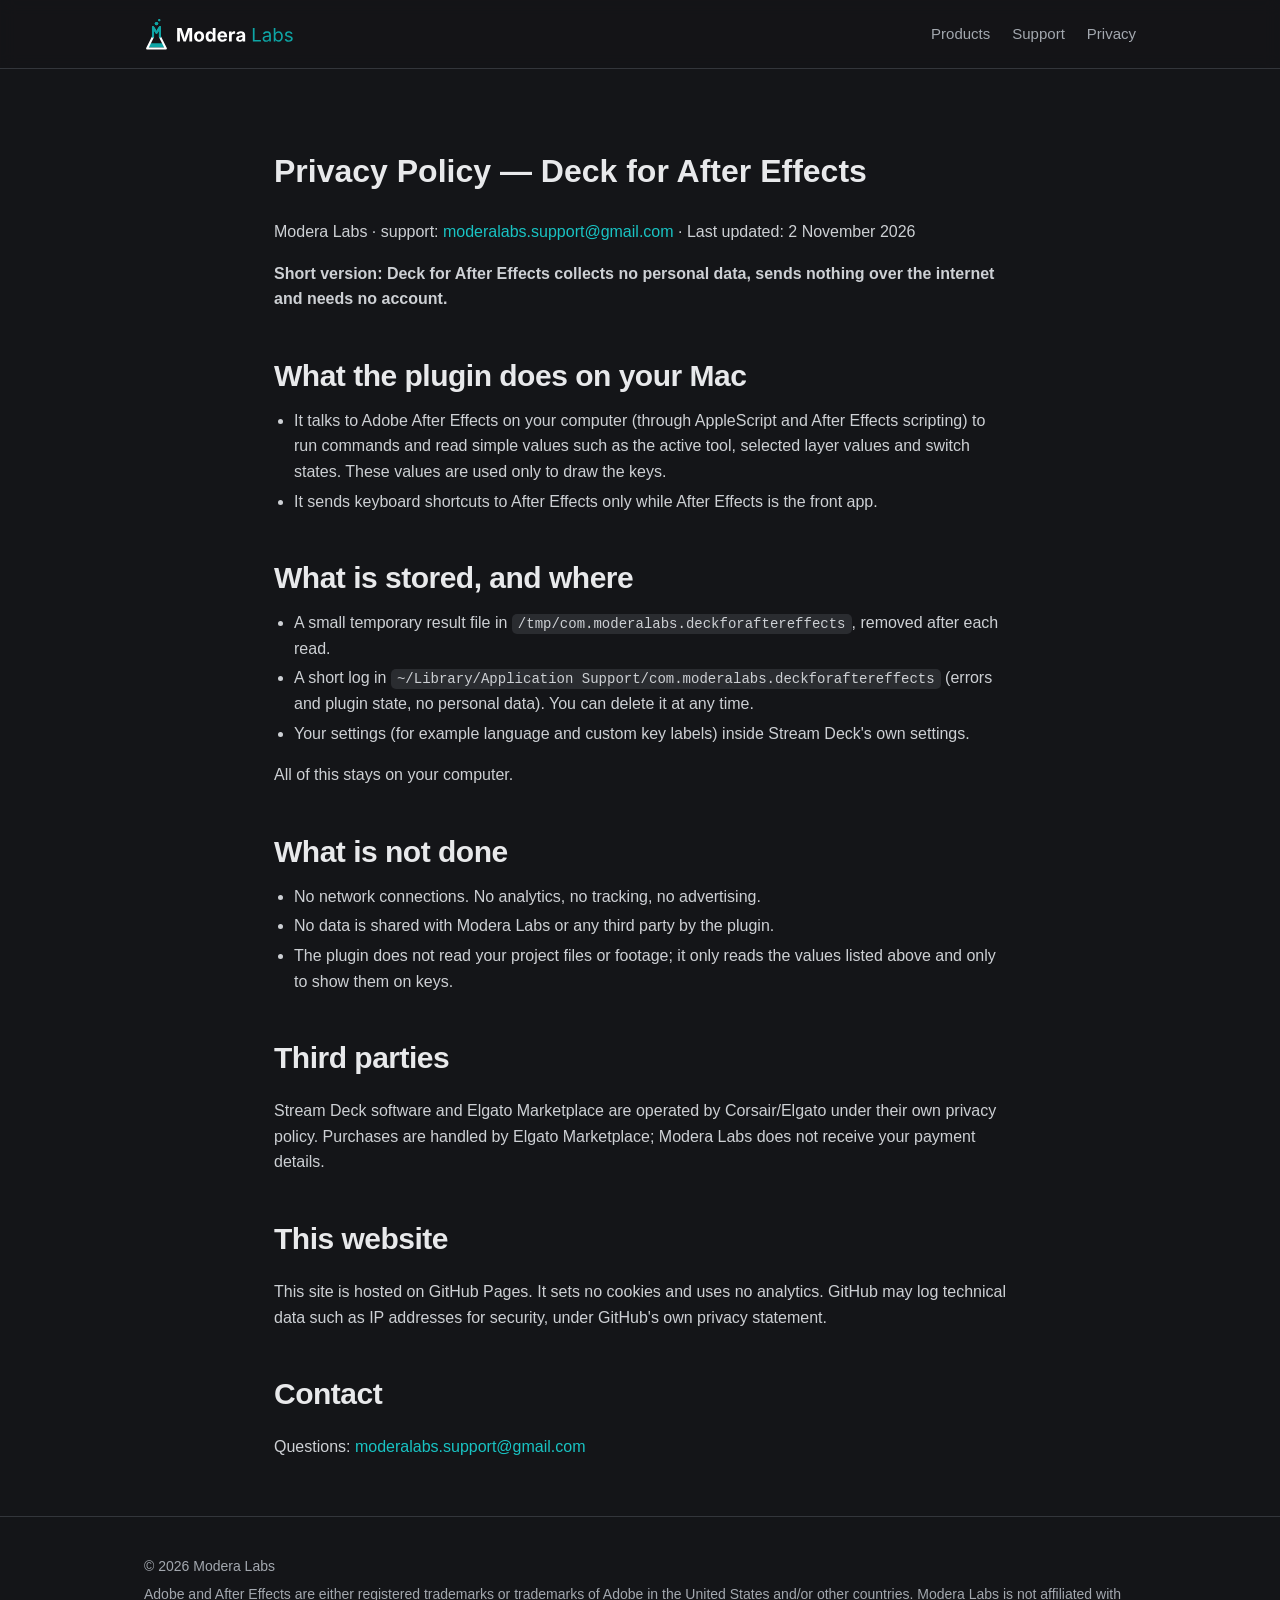
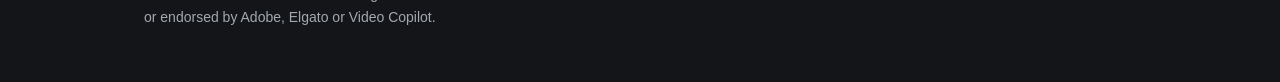
==== privacy.html @ 0aa1895b "Add Modera Labs website: products, support, privacy policy Co-Authored-By: Claude Opus 5.5 <noreply@" ====
<!doctype html>
<html lang="en">
<head>
<meta charset="utf-8">
<meta name="viewport" content="width=device-width, initial-scale=1">
<title>Privacy Policy — Modera Labs</title>
<link rel="icon" href="assets/favicon.png">
<link rel="stylesheet" href="style.css">
</head>
<body>
<header>
<div class="wrap">
<a href="./" aria-label="Modera Labs home"><img src="assets/logo.svg" alt="Modera Labs"></a>
<nav aria-label="Main">
<a href="./#products">Products</a>
<a href="./#support">Support</a>
<a href="privacy.html">Privacy</a>
</nav>
</div>
</header>
<main class="wrap policy" style="padding:56px 24px 40px;max-width:780px">
<h1>Privacy Policy — Deck for After Effects</h1>
<p>Modera Labs · support: <a href="mailto:moderalabs.support@gmail.com">moderalabs.support@gmail.com</a> · Last updated: 2 November 2026</p>
<p><strong>Short version: Deck for After Effects collects no personal data, sends nothing over the internet and needs no account.</strong></p>

<h2>What the plugin does on your Mac</h2>
<ul>
<li>It talks to Adobe After Effects on your computer (through AppleScript and After Effects scripting) to run commands and read simple values such as the active tool, selected layer values and switch states. These values are used only to draw the keys.</li>
<li>It sends keyboard shortcuts to After Effects only while After Effects is the front app.</li>
</ul>

<h2>What is stored, and where</h2>
<ul>
<li>A small temporary result file in <code>/tmp/com.moderalabs.deckforaftereffects</code>, removed after each read.</li>
<li>A short log in <code>~/Library/Application Support/com.moderalabs.deckforaftereffects</code> (errors and plugin state, no personal data). You can delete it at any time.</li>
<li>Your settings (for example language and custom key labels) inside Stream Deck's own settings.</li>
</ul>
<p>All of this stays on your computer.</p>

<h2>What is not done</h2>
<ul>
<li>No network connections. No analytics, no tracking, no advertising.</li>
<li>No data is shared with Modera Labs or any third party by the plugin.</li>
<li>The plugin does not read your project files or footage; it only reads the values listed above and only to show them on keys.</li>
</ul>

<h2>Third parties</h2>
<p>Stream Deck software and Elgato Marketplace are operated by Corsair/Elgato under their own privacy policy. Purchases are handled by Elgato Marketplace; Modera Labs does not receive your payment details.</p>

<h2>This website</h2>
<p>This site is hosted on GitHub Pages. It sets no cookies and uses no analytics. GitHub may log technical data such as IP addresses for security, under GitHub's own privacy statement.</p>

<h2>Contact</h2>
<p>Questions: <a href="mailto:moderalabs.support@gmail.com">moderalabs.support@gmail.com</a></p>
</main>
<footer>
<div class="wrap">
<p>© 2026 Modera Labs</p>
<p>Adobe and After Effects are either registered trademarks or trademarks of Adobe in the United States and/or other countries. Modera Labs is not affiliated with or endorsed by Adobe, Elgato or Video Copilot.</p>
</div>
</footer>
</body>
</html>
---- style.css ----
:root{--bg:#141518;--panel:#1F2023;--panel2:#2A2C30;--line:#33363B;--text:#E8E9EB;--muted:#A3A8AF;--acc:#0EA5A5;--acc2:#19C3C3;--glow:rgba(46,211,211,.35)}
*{box-sizing:border-box}
html{scroll-behavior:smooth}
body{margin:0;background:var(--bg);color:var(--text);font:16px/1.6 Inter,-apple-system,BlinkMacSystemFont,"Segoe UI",sans-serif;-webkit-font-smoothing:antialiased}
a{color:var(--acc2);text-decoration:none}
a:hover{text-decoration:underline}
.wrap{max-width:1040px;margin:0 auto;padding:0 24px}
header{border-bottom:1px solid var(--line);background:rgba(20,21,24,.9);position:sticky;top:0;backdrop-filter:blur(8px);z-index:5}
header .wrap{display:flex;align-items:center;justify-content:space-between;height:68px;gap:16px}
header img{height:36px;display:block}
nav{display:flex;gap:22px;flex-wrap:wrap}
nav a{color:var(--muted);font-size:15px}
nav a:hover{color:var(--text);text-decoration:none}
.hero{padding-top:88px;padding-bottom:56px}
.hero h1{font-size:clamp(34px,5vw,54px);line-height:1.1;margin:0 0 18px;letter-spacing:-1px}
.hero h1 span{color:var(--acc2)}
.hero p{font-size:19px;color:var(--muted);max-width:640px;margin:0}
section{padding:56px 0;border-top:1px solid var(--line)}
h2{font-size:30px;margin:0 0 8px;letter-spacing:-.5px}
h3{font-size:19px;margin:28px 0 6px}
.lead{color:var(--muted);margin:0 0 28px;max-width:700px}
.card{background:var(--panel);border:1px solid var(--line);border-radius:14px;overflow:hidden}
.product img{width:100%;height:auto;display:block;border-bottom:1px solid var(--line)}
.product .body{padding:26px 28px 30px}
.product h3{margin-top:0;font-size:24px}
.grid{display:grid;grid-template-columns:repeat(auto-fit,minmax(260px,1fr));gap:20px;margin-top:20px}
ul{padding-left:20px;margin:8px 0}
li{margin:4px 0}
.tag{display:inline-block;font-size:13px;padding:3px 10px;border-radius:999px;background:rgba(14,165,165,.15);color:var(--acc2);margin:0 6px 6px 0}
.btn{display:inline-block;background:var(--acc);color:#fff;font-weight:600;padding:12px 22px;border-radius:8px;margin-top:10px}
.btn:hover{background:var(--acc2);text-decoration:none;box-shadow:0 0 18px var(--glow)}
.btn.ghost{background:transparent;border:1px solid var(--line);color:var(--text)}
details{background:var(--panel);border:1px solid var(--line);border-radius:10px;padding:16px 20px;margin:12px 0}
summary{cursor:pointer;font-weight:600}
details p,details ul{color:var(--muted)}
code{background:var(--panel2);padding:2px 6px;border-radius:5px;font-size:14px}
.policy h2{margin-top:40px}
.policy p,.policy li{color:#CDD0D4}
footer{border-top:1px solid var(--line);padding:32px 0 48px;color:var(--muted);font-size:14px}
footer p{margin:6px 0}
@media (max-width:640px){header .wrap{height:auto;padding:14px 24px;flex-direction:column;align-items:flex-start}.hero{padding-top:56px;padding-bottom:36px}}
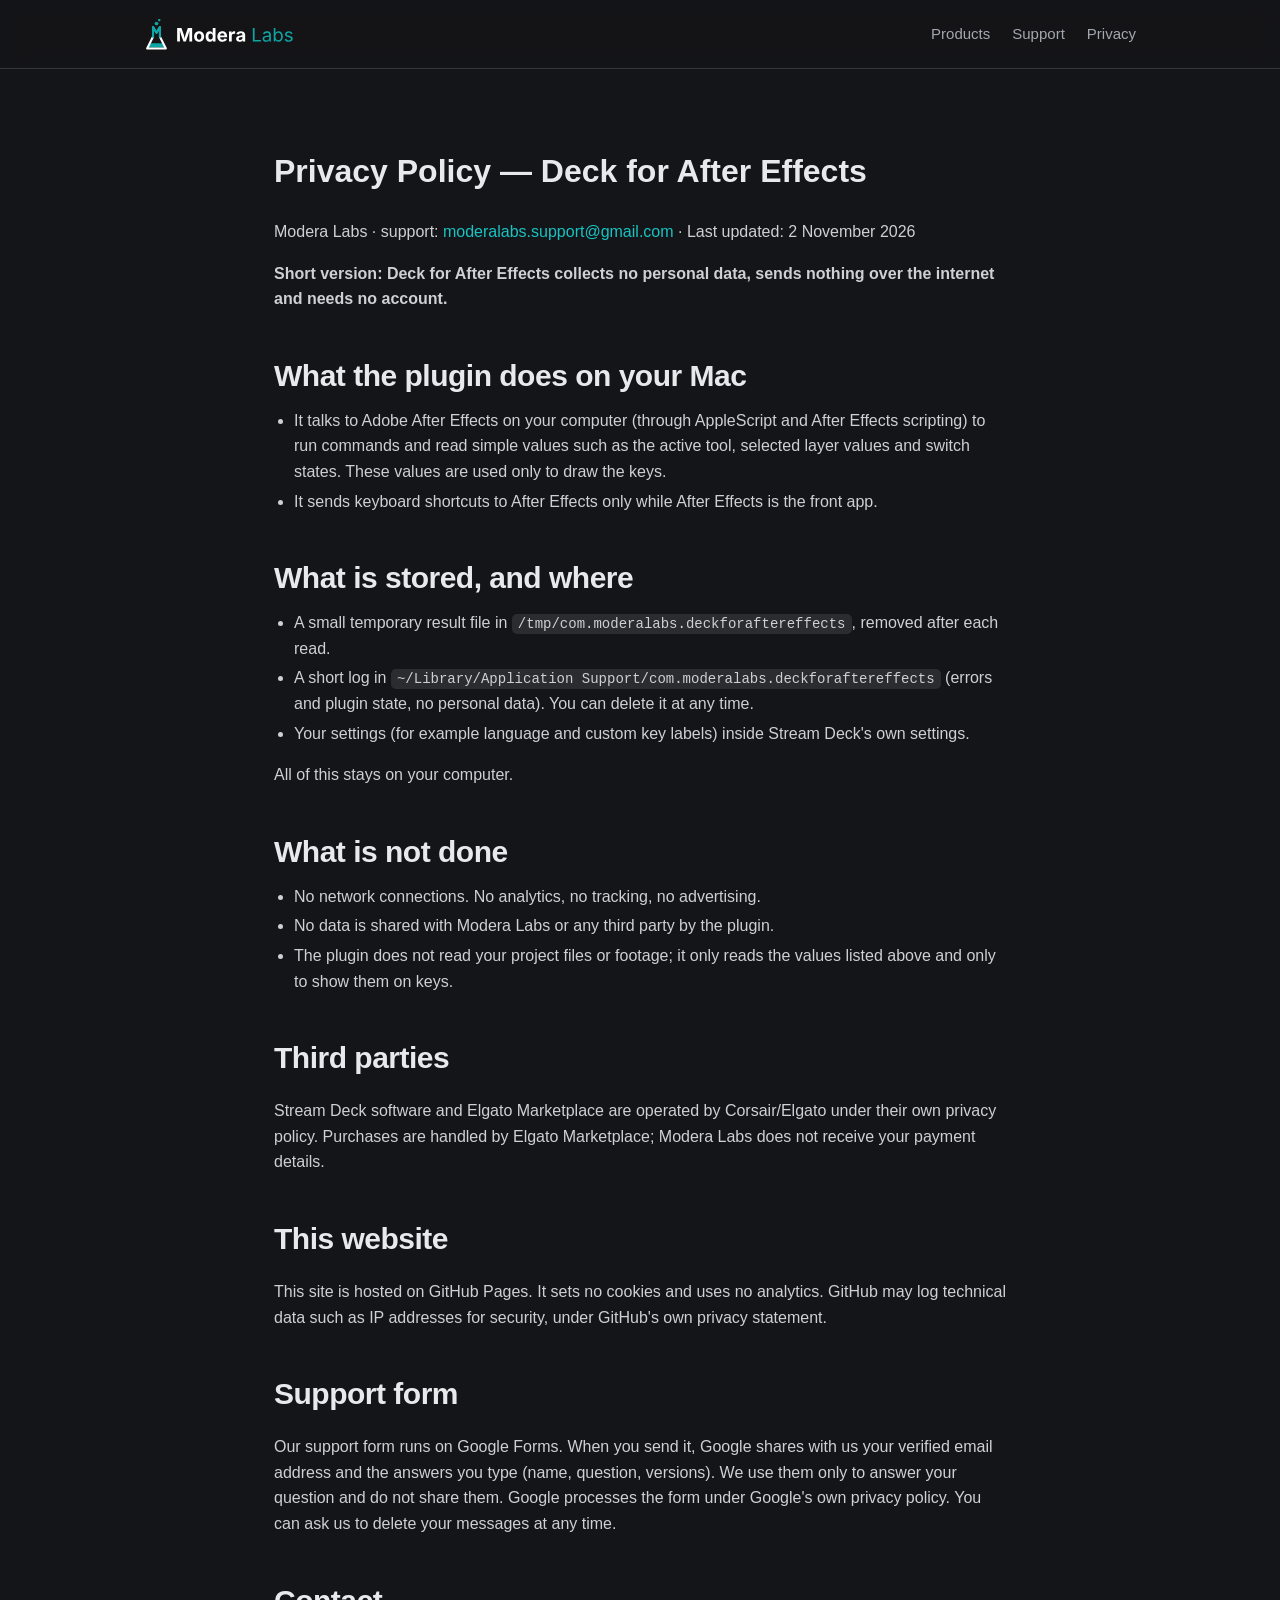
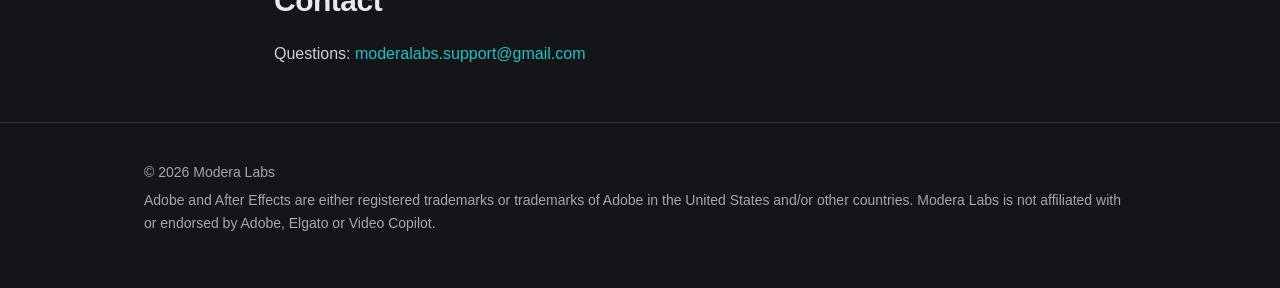
==== commit 542b53e0: "Support form (Google Forms, verified email); privacy note Co-Authored-By: Claude Opus 5.5 <noreply@a" ====
--- a/privacy.html
+++ b/privacy.html
@@ -50,6 +50,9 @@
 <h2>This website</h2>
 <p>This site is hosted on GitHub Pages. It sets no cookies and uses no analytics. GitHub may log technical data such as IP addresses for security, under GitHub's own privacy statement.</p>
 
+<h2>Support form</h2>
+<p>Our support form runs on Google Forms. When you send it, Google shares with us your verified email address and the answers you type (name, question, versions). We use them only to answer your question and do not share them. Google processes the form under Google's own privacy policy. You can ask us to delete your messages at any time.</p>
+
 <h2>Contact</h2>
 <p>Questions: <a href="mailto:moderalabs.support@gmail.com">moderalabs.support@gmail.com</a></p>
 </main>
--- a/style.css
+++ b/style.css
@@ -15,7 +15,7 @@
 .hero h1{font-size:clamp(34px,5vw,54px);line-height:1.1;margin:0 0 18px;letter-spacing:-1px}
 .hero h1 span{color:var(--acc2)}
 .hero p{font-size:19px;color:var(--muted);max-width:640px;margin:0}
-section{padding:56px 0;border-top:1px solid var(--line)}
+section{scroll-margin-top:70px;padding:56px 0;border-top:1px solid var(--line)}
 h2{font-size:30px;margin:0 0 8px;letter-spacing:-.5px}
 h3{font-size:19px;margin:28px 0 6px}
 .lead{color:var(--muted);margin:0 0 28px;max-width:700px}
@@ -29,6 +29,10 @@
 .tag{display:inline-block;font-size:13px;padding:3px 10px;border-radius:999px;background:rgba(14,165,165,.15);color:var(--acc2);margin:0 6px 6px 0}
 .btn{display:inline-block;background:var(--acc);color:#fff;font-weight:600;padding:12px 22px;border-radius:8px;margin-top:10px}
 .btn:hover{background:var(--acc2);text-decoration:none;box-shadow:0 0 18px var(--glow)}
+.mail{display:flex;gap:12px;flex-wrap:wrap;align-items:center}
+.mail .btn{margin-top:0}
+button.btn{font:inherit;font-weight:600;cursor:pointer}
+.hint{color:var(--muted);font-size:14px;margin:12px 0 0}
 .btn.ghost{background:transparent;border:1px solid var(--line);color:var(--text)}
 details{background:var(--panel);border:1px solid var(--line);border-radius:10px;padding:16px 20px;margin:12px 0}
 summary{cursor:pointer;font-weight:600}
@@ -39,3 +43,5 @@
 footer{border-top:1px solid var(--line);padding:32px 0 48px;color:var(--muted);font-size:14px}
 footer p{margin:6px 0}
 @media (max-width:640px){header .wrap{height:auto;padding:14px 24px;flex-direction:column;align-items:flex-start}.hero{padding-top:56px;padding-bottom:36px}}
+.linkbtn{background:none;border:1px solid var(--line);color:var(--text);font:inherit;font-size:13px;padding:3px 10px;border-radius:6px;margin-left:8px;cursor:pointer}
+.linkbtn:hover{border-color:var(--acc)}
